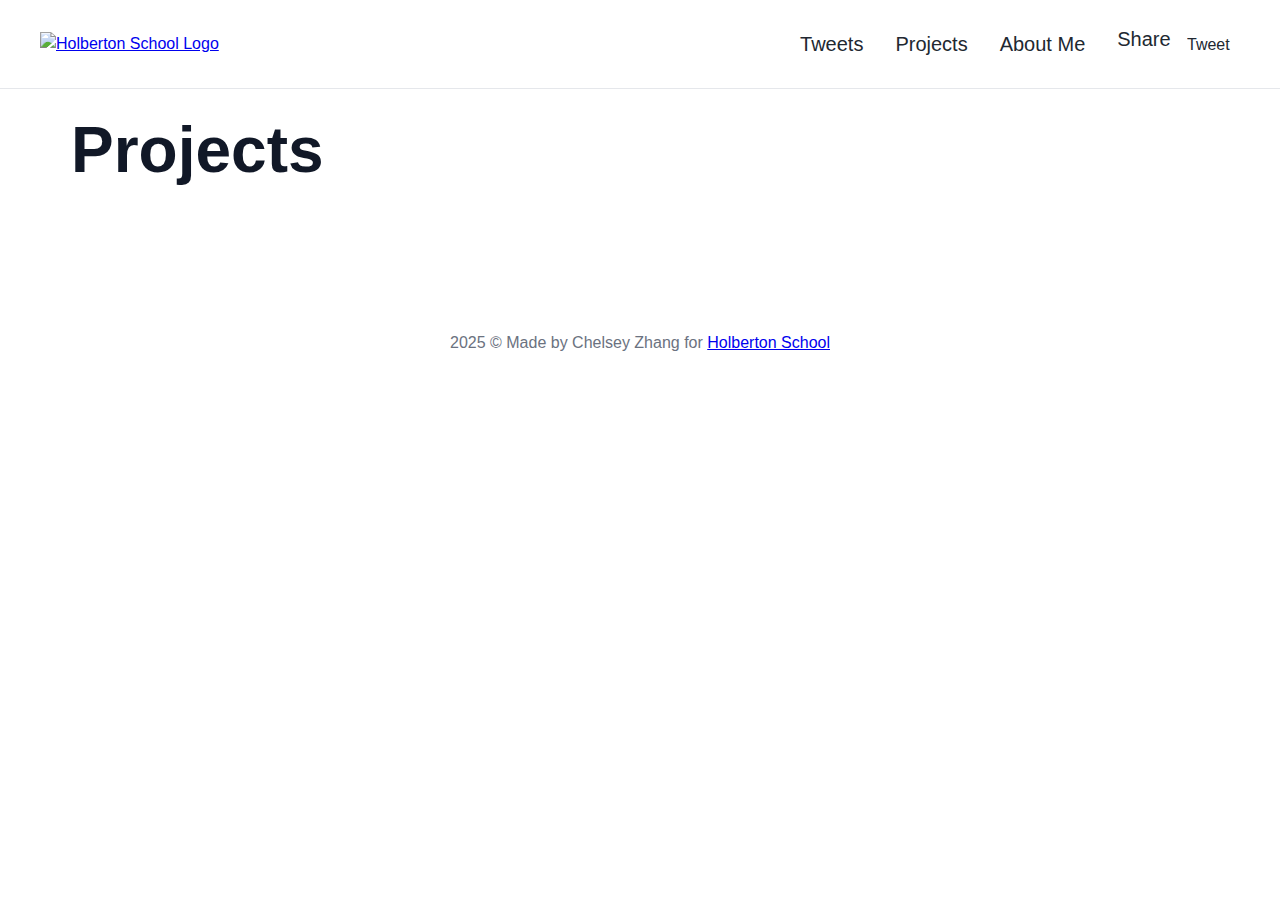
==== html/about.html @ 45addc4c "add projects page" ====
<!DOCTYPE html>
<html>

<head>
  <title>
    About Me
  </title>
  <meta charset="UTF-8">
  <meta name="viewport" content="width=device-width, initial-scale=1.0">
  <link href="https://apply.holbertonschool.com/level2/school.css" rel="stylesheet">
  <link href="styles.css" rel="stylesheet">
  <script src="behavior.js"></script>
</head>

<body class="works_on_smartphone">
  <div id="fb-root"></div>
  <script async defer crossorigin="anonymous"
    src="https://connect.facebook.net/en_US/sdk.js#xfbml=1&version=v22.0"></script>
  <header class="navbar">
    <div class="navbar-container">
      <div>
        <a href="https://apply.holbertonschool.com" target="_blank">
          <img src="https://apply.holbertonschool.com/holberton-logo.png" alt="Holberton School Logo" width="200">
        </a>
      </div>
      <nav>
        <ul>
          <li><a href="tweets.html">Tweets</a></li>
          <li><a href="projects.html">Projects</a></li>
          <li><a href="about.html">About Me</a></li>
        </ul>
        <div class="right">
          <div class="fb-share-button" data-href=window.location.href data-layout="" data-size=""><a target="_blank"
              href="https://www.facebook.com/sharer/sharer.php?u=http%3A%2F%2F35.181.63.107%2Findex.html&amp;src=sdkpreparse"
              class="fb-xfbml-parse-ignore">Share</a></div>
          <a href="https://twitter.com/share?ref_src=twsrc%5Etfw" class="twitter-share-button"
            data-show-count="false">Tweet</a>
          <script async src="https://platform.twitter.com/widgets.js" charset="utf-8"></script>
        </div>
      </nav>
    </div>
  </header>
  <main>
    <article>
      <h1>Projects</h1>
    </article>
    <aside>
      <div id="disqus_thread"></div>
      <script>
        var disqus_config = function () {
          this.page.url = window.location.href;
          this.page.identifier = window.location.pathname;
        };

        (function () {
          var d = document, s = d.createElement('script');
          s.src = 'https://chelseyzhang.disqus.com/embed.js';
          s.setAttribute('data-timestamp', +new Date());
          (d.head || d.body).appendChild(s);
        })();
      </script>
      <noscript>Please enable JavaScript to view the <a href="https://disqus.com/?ref_noscript">comments powered by
          Disqus.</a></noscript>
    </aside>
  </main>
  <footer class="footer">
    <div class="copyright">
      2025 © Made by Chelsey Zhang for
      <a href="https://apply.holbertonschool.com" target="_blank">Holberton School</a>
    </div>
    <div class="top" title="Top">
      <ion-icon name="chevron-up"></ion-icon>
    </div>
  </footer>
</body>

</html>
---- html/styles.css ----
body {
  flex-direction: column;
  display: flex;
  font-family: 'Inter', -apple-system, BlinkMacSystemFont, sans-serif;
  color: #374151;
  line-height: 1.5;
  margin: 0;
}

p {
  font-size: 16px;
  font-weight: 400;
  margin: 0 0 16px 0;
  color: #4b5563;
  line-height: 1.6;
}

.navbar {
  display: flex;
  padding: 24px 32px;
  background-color: #ffffff;
  position: sticky;
  top: 0;
  width: 100%;
  box-sizing: border-box;
  border-bottom: 1px solid #e5e7eb;
}

.navbar-container {
  max-width: 1200px;
  margin: 0 auto;
  width: 100%;
  display: flex;
  align-items: center;
  justify-content: space-between;
}

nav {
  display: flex;
  align-items: center;
  gap: 32px;
}

nav ul {
  list-style: none;
  padding: 0;
  margin: 0;
  display: flex;
  gap: 32px;
  align-items: center;
}

nav a {
  text-decoration: none;
  color: #212831;
  font-weight: 200;
  font-size: 20px;
  display: flex;
  align-items: center;
}

nav a:hover {
  color: #6366f1;
}

body {
  flex-direction: column;
  display: flex;
}

main {
  margin: 16px auto;
  padding: 0 16px;
  display: flex;
  flex-direction: row;
  flex: auto;
  max-width: 1200px;
  gap: 16px;
  width: 100%;
  box-sizing: border-box;
}

article {
  flex: 2;
  padding: 10px 15px;
  overflow-y: auto;
  width: 100%;
  box-sizing: border-box;
}

aside {
  flex: 1;
  padding: 10px 15px;
  overflow-y: auto;
  width: 100%;
  box-sizing: border-box;
}

#smart_thumbnail {
  width: 300px;
  height: 300px;
  object-fit: cover;
  border-radius: 50%;
  box-shadow: 0 4px 6px -1px rgba(0, 0, 0, 0.1);
}

#smart_thumbnail.small {
  width: 80px;
  height: 80px;
  cursor: pointer;
}

.hero-section {
  display: flex;
  align-items: center;
  gap: 32px;
  margin-bottom: 32px;
}

.footer {
  margin-top: 64px;
  padding: 32px;
  text-align: center;
  color: #6b7280;
}

.back-button {
  display: inline-flex;
  align-items: center;
  padding: 12px 24px;
  color: #374151;
  text-decoration: none;
}

.back-button:hover {
  color: #6366f1;
  transform: translateY(-1px);
}

.back-button::before {
  content: '←';
  margin-right: 8px;
  font-size: 20px;
}

.right {
  display: flex;
  align-items: center;
  gap: 16px;
}

.twitter-share-button {
  transform: scale(0.8);
  transform-origin: left center;
}

.fb-share-button {
  padding-bottom: 10px;
}

body {
  flex-direction: column;
  display: flex;
  font-family: 'Inter', -apple-system, BlinkMacSystemFont, sans-serif;
  color: #374151;
  line-height: 1.5;
  margin: 0;
}

h1 {
  font-size: 64px;
  font-weight: 800;
  margin: 0 0 24px 0;
  color: #111827;
  line-height: 1.1;
}

p {
  font-size: 20px;
  font-weight: 400;
  margin: 0 0 16px 0;
  color: #4b5563;
  line-height: 1.6;
}
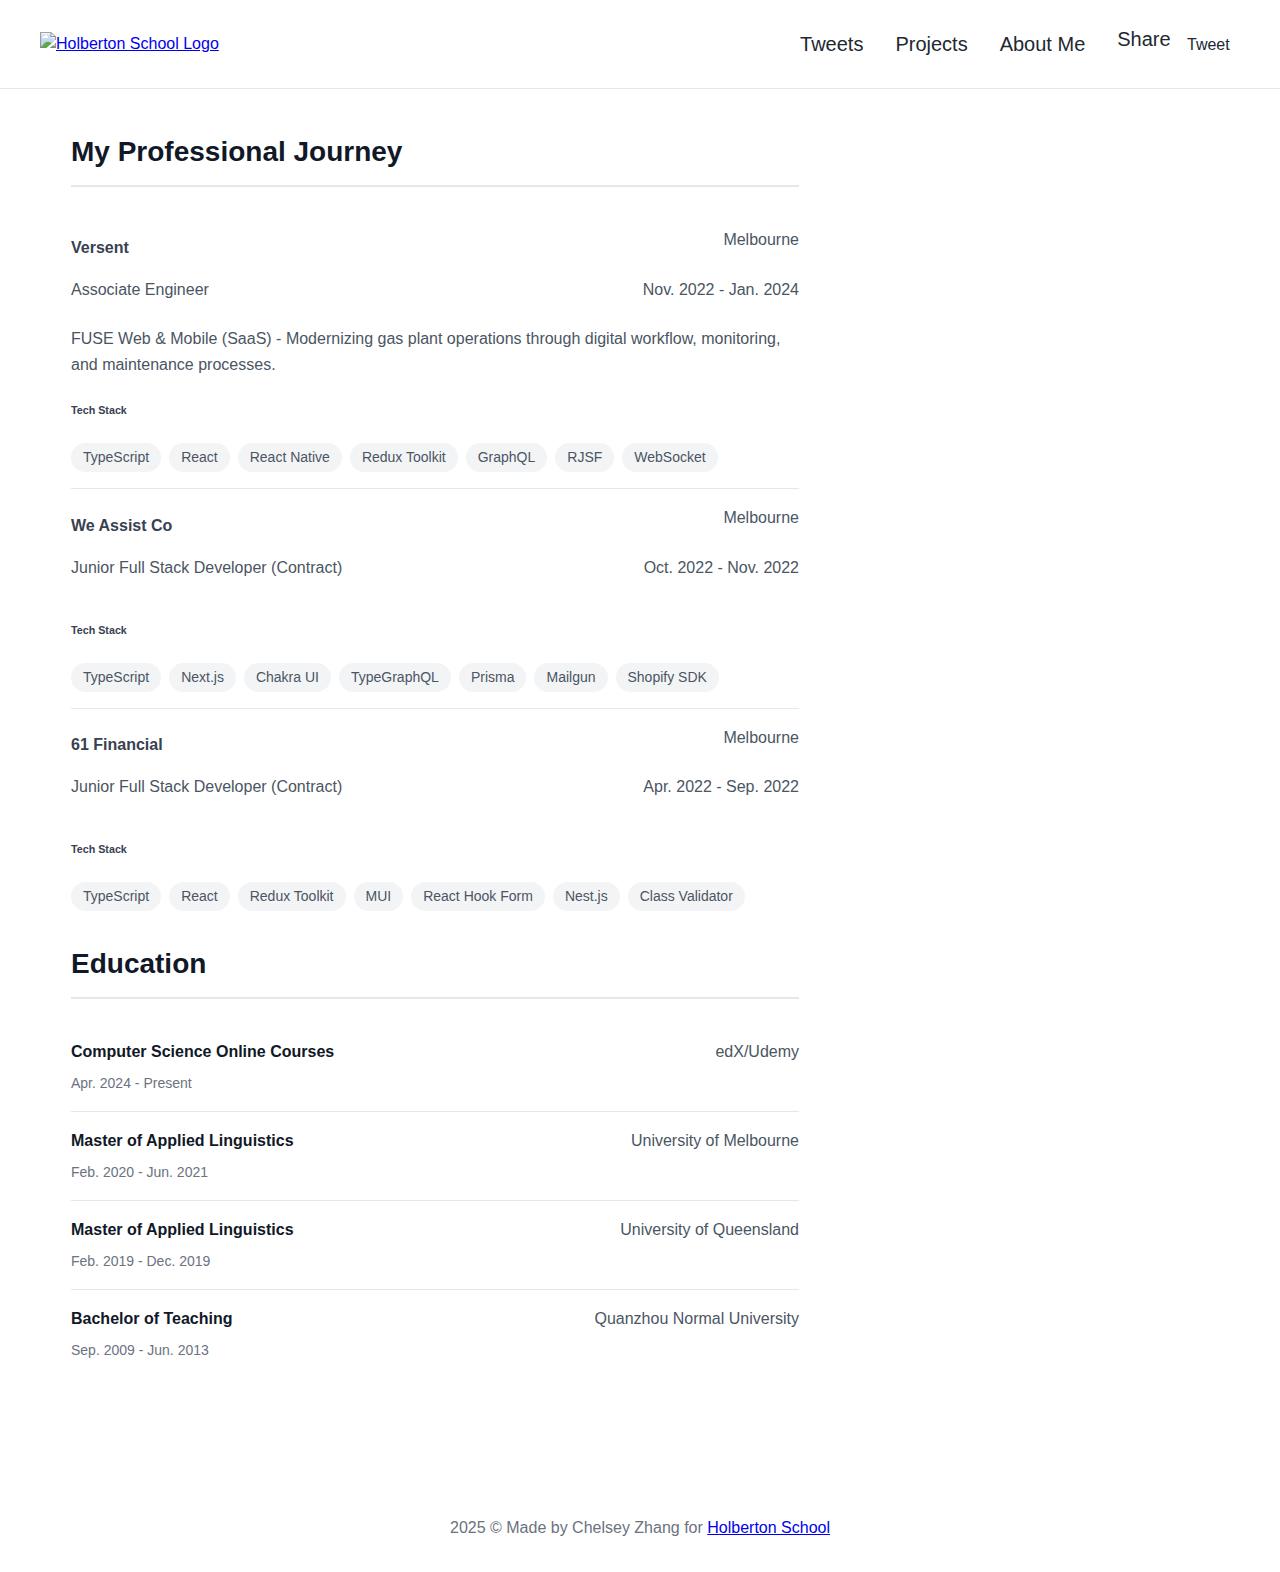
==== commit a7181f71: "add about page" ====
--- a/html/about.html
+++ b/html/about.html
@@ -9,6 +9,7 @@
   <meta name="viewport" content="width=device-width, initial-scale=1.0">
   <link href="https://apply.holbertonschool.com/level2/school.css" rel="stylesheet">
   <link href="styles.css" rel="stylesheet">
+  <link href="about.css" rel="stylesheet">
   <script src="behavior.js"></script>
 </head>
 
@@ -42,7 +43,111 @@
   </header>
   <main>
     <article>
-      <h1>Projects</h1>
+      <section class="content-section">
+        <h2 class="section-title">My Professional Journey</h2>
+
+        <ul class="experience-list">
+          <li class="experience-item">
+            <h4>Versent <p>Melbourne</p>
+            </h4>
+            <div class="role-container">
+              <p>Associate Engineer</p>
+              <p>Nov. 2022 - Jan. 2024</p>
+            </div>
+
+            <p>FUSE Web & Mobile (SaaS) - Modernizing gas plant operations through digital workflow,
+              monitoring, and maintenance processes.</p>
+            <div>
+              <h6>Tech Stack</h6>
+              <ul class="tags">
+                <li>TypeScript</li>
+                <li>React</li>
+                <li>React Native</li>
+                <li>Redux Toolkit</li>
+                <li>GraphQL</li>
+                <li>RJSF</li>
+                <li>WebSocket</li>
+              </ul>
+            </div>
+          </li>
+
+          <li class="experience-item">
+            <h4>We Assist Co <p>Melbourne</p>
+            </h4>
+            <div class="role-container">
+              <p class="role">Junior Full Stack Developer (Contract)</p>
+              <p class="duration">Oct. 2022 - Nov. 2022</p>
+            </div>
+            <div class="tech-stack">
+              <h6>Tech Stack</h6>
+              <ul class="tags">
+                <li>TypeScript</li>
+                <li>Next.js</li>
+                <li>Chakra UI</li>
+                <li>TypeGraphQL</li>
+                <li>Prisma</li>
+                <li>Mailgun</li>
+                <li>Shopify SDK</li>
+              </ul>
+            </div>
+          </li>
+
+          <li class="experience-item">
+            <h4>61 Financial <p>Melbourne</p>
+            </h4>
+            <div class="role-container">
+              <p>Junior Full Stack Developer (Contract)</p>
+              <p>Apr. 2022 - Sep. 2022</p>
+            </div>
+            <div class="tech-stack">
+              <h6>Tech Stack</h6>
+              <ul class="tags">
+                <li>TypeScript</li>
+                <li>React</li>
+                <li>Redux Toolkit</li>
+                <li>MUI</li>
+                <li>React Hook Form</li>
+                <li>Nest.js</li>
+                <li>Class Validator</li>
+              </ul>
+            </div>
+          </li>
+        </ul>
+
+        <section class="content-section">
+          <h2 class="section-title">Education</h2>
+          <ul class="education-list">
+            <li class="education-item">
+              <div class="education-header">
+                <h6>Computer Science Online Courses</h6>
+                <p>edX/Udemy</p>
+              </div>
+              <p class="duration">Apr. 2024 - Present</p>
+            </li>
+            <li class="education-item">
+              <div class="education-header">
+                <h6>Master of Applied Linguistics</h6>
+                <p>University of Melbourne</p>
+              </div>
+              <p class="duration">Feb. 2020 - Jun. 2021</p>
+            </li>
+            <li class="education-item">
+              <div class="education-header">
+                <h6>Master of Applied Linguistics</h6>
+                <p>University of Queensland</p>
+              </div>
+              <p class="duration">Feb. 2019 - Dec. 2019</p>
+            </li>
+            <li class="education-item">
+              <div class="education-header">
+                <h6>Bachelor of Teaching</h6>
+                <p>Quanzhou Normal University</p>
+              </div>
+              <p class="duration">Sep. 2009 - Jun. 2013</p>
+            </li>
+          </ul>
+        </section>
+      </section>
     </article>
     <aside>
       <div id="disqus_thread"></div>
--- a/html/styles.css
+++ b/html/styles.css
@@ -117,6 +117,10 @@
   margin-bottom: 32px;
 }
 
+.twitter-tweet {
+  margin-left: 60px;
+}
+
 .footer {
   margin-top: 64px;
   padding: 32px;
@@ -157,28 +161,3 @@
 .fb-share-button {
   padding-bottom: 10px;
 }
-
-body {
-  flex-direction: column;
-  display: flex;
-  font-family: 'Inter', -apple-system, BlinkMacSystemFont, sans-serif;
-  color: #374151;
-  line-height: 1.5;
-  margin: 0;
-}
-
-h1 {
-  font-size: 64px;
-  font-weight: 800;
-  margin: 0 0 24px 0;
-  color: #111827;
-  line-height: 1.1;
-}
-
-p {
-  font-size: 20px;
-  font-weight: 400;
-  margin: 0 0 16px 0;
-  color: #4b5563;
-  line-height: 1.6;
-}
--- a/html/about.css
+++ b/html/about.css
@@ -0,0 +1,101 @@
+.content-section {
+  max-width: 1200px;
+  margin: 16px auto;
+}
+
+.section-title {
+  font-size: 28px;
+  font-weight: 700;
+  color: #111827;
+  margin: 0 0 24px 0;
+  border-bottom: 2px solid #e5e7eb;
+  padding-bottom: 12px;
+}
+
+.experience-list,
+.education-list {
+  list-style: none;
+  padding: 0;
+  margin: 0;
+}
+
+.experience-item,
+.education-item {
+  padding: 16px 0;
+  border-bottom: 1px solid #e5e7eb;
+}
+
+.experience-item:last-child,
+.education-item:last-child {
+  border-bottom: none;
+}
+
+h4 {
+  margin: 0 0 8px 0;
+  display: flex;
+  justify-content: space-between;
+  align-items: center;
+}
+
+.role-container {
+  display: flex;
+  justify-content: space-between;
+  align-items: center;
+  margin: 0 0 8px 0;
+}
+
+.tags {
+  list-style: none;
+  padding: 0;
+  margin: 0;
+  display: flex;
+  flex-wrap: wrap;
+  gap: 8px;
+}
+
+.tags li {
+  background: #f3f4f6;
+  padding: 4px 12px;
+  border-radius: 9999px;
+  font-size: 14px;
+  color: #4b5563;
+}
+
+.education-list {
+  list-style: none;
+  padding: 0;
+  margin: 0;
+}
+
+.education-item {
+  /* padding: 16px 0; */
+  border-bottom: 1px solid #e5e7eb;
+}
+
+.education-item:last-child {
+  border-bottom: none;
+}
+
+.education-header {
+  display: flex;
+  justify-content: space-between;
+  align-items: center;
+  margin-bottom: 8px;
+}
+
+.education-header h6 {
+  margin: 0;
+  font-size: 16px;
+  color: #111827;
+}
+
+.education-header p {
+  margin: 0;
+  color: #4b5563;
+}
+
+.education-item .duration {
+  color: #6b7280;
+  font-size: 14px;
+  margin: 0;
+}
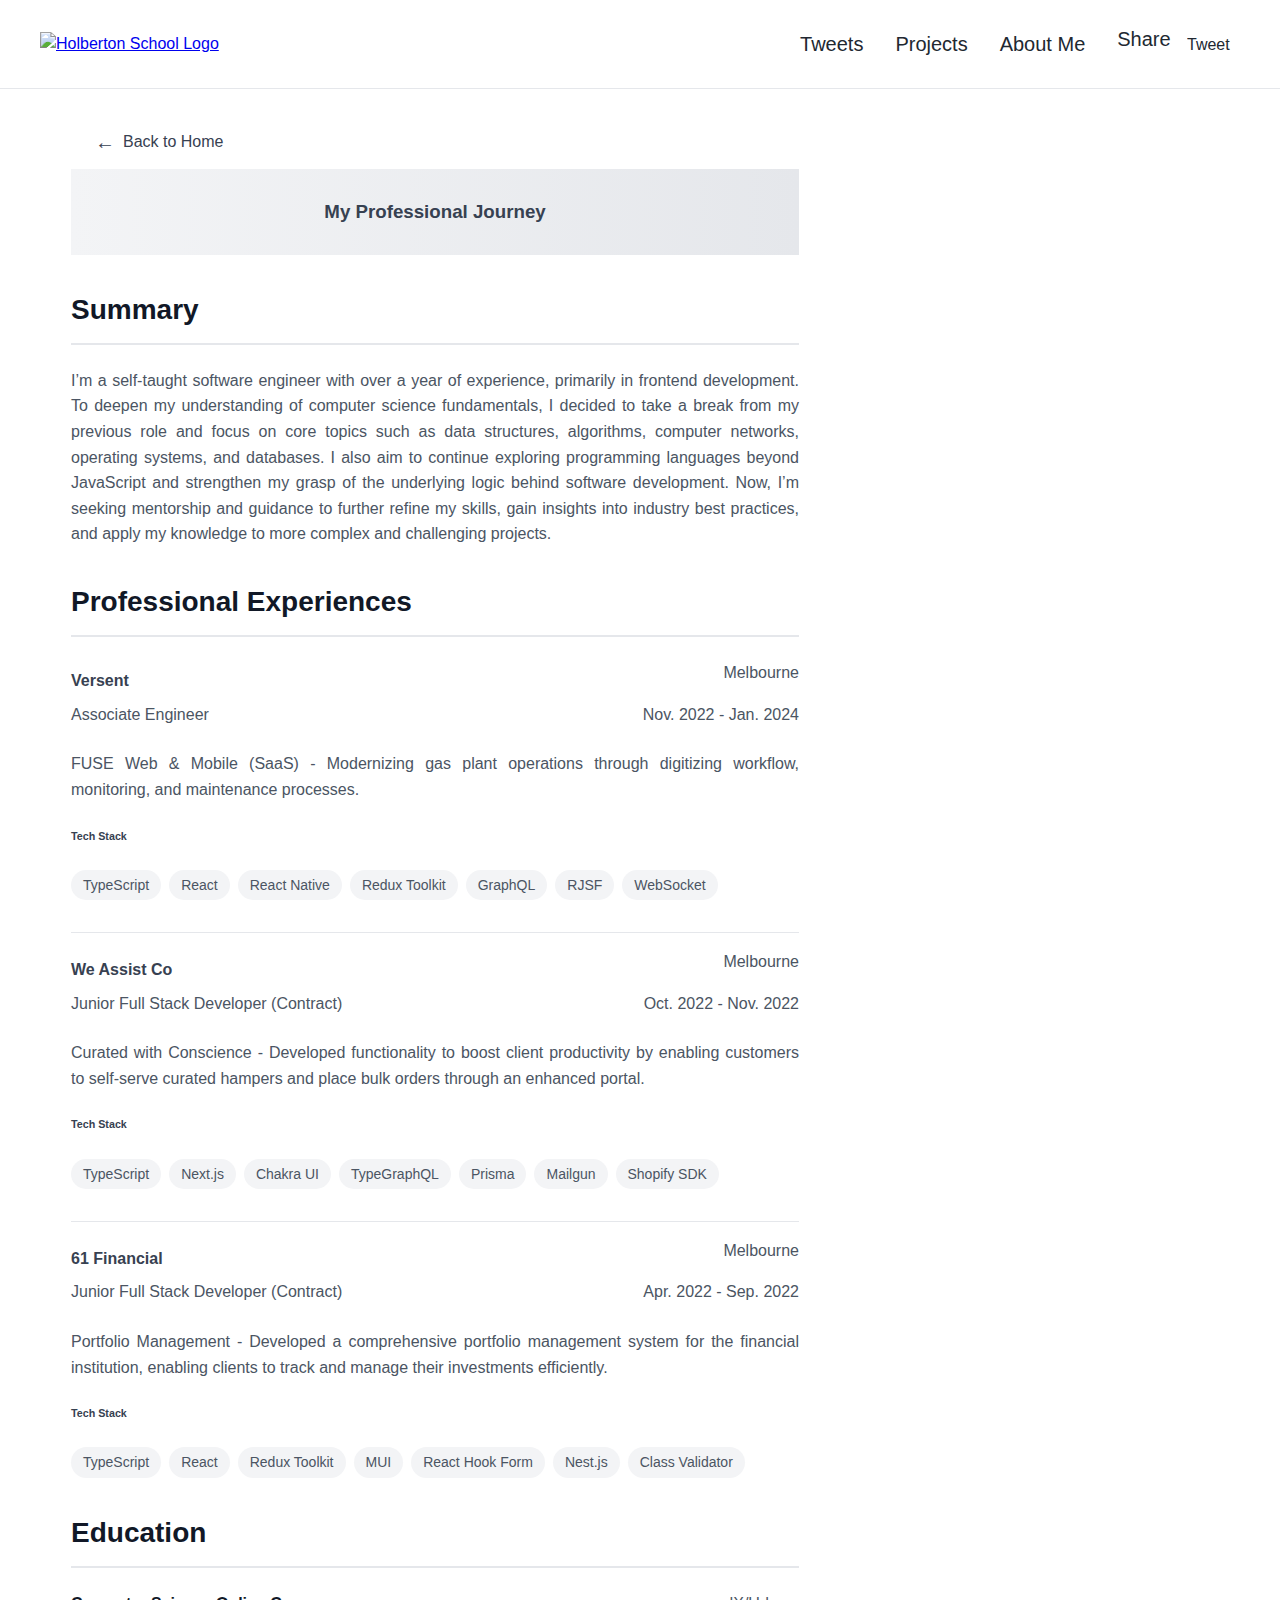
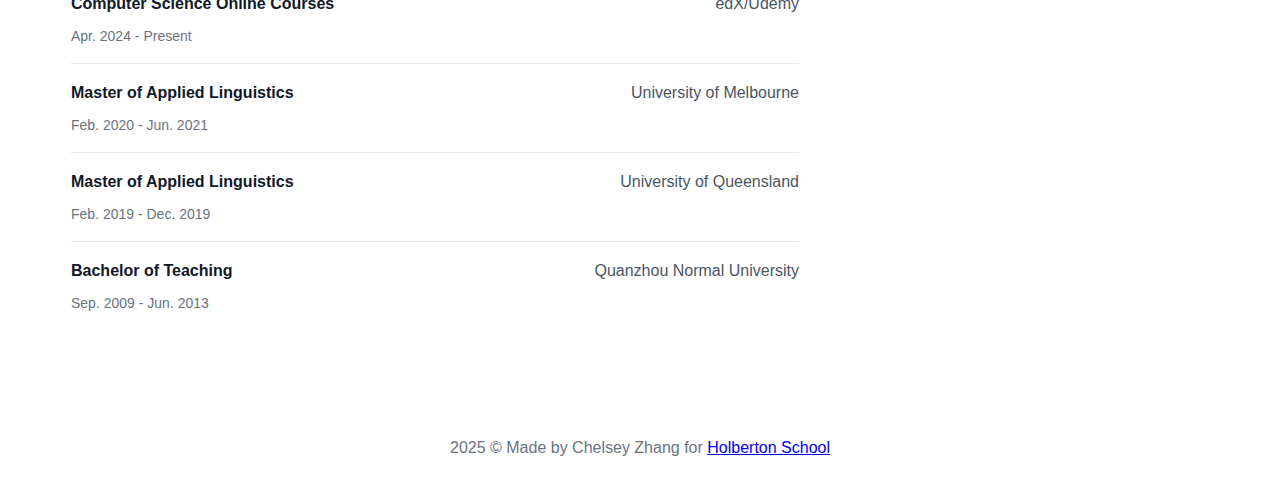
==== commit 9b51aa74: "improve contents quality" ====
--- a/html/about.html
+++ b/html/about.html
@@ -43,8 +43,26 @@
   </header>
   <main>
     <article>
+      <section>
+        <a href="index.html" class="back-button">Back to Home</a>
+      </section>
+      <section class="hero">
+        <h3>My Professional Journey</h3>
+      </section>
       <section class="content-section">
-        <h2 class="section-title">My Professional Journey</h2>
+        <h2 class="section-title">Summary</h2>
+        <p>
+          I’m a self-taught software engineer with over a year of experience, primarily in frontend development. To
+          deepen my understanding of computer science fundamentals, I decided to take a break from my previous role and
+          focus on core topics such as data structures, algorithms, computer networks, operating systems, and databases.
+          I also aim to continue exploring programming languages beyond JavaScript and strengthen my grasp of the
+          underlying logic behind software development. Now, I’m seeking mentorship and guidance to further refine my
+          skills, gain insights into industry best practices, and apply my knowledge to more complex and challenging
+          projects.
+        </p>
+      </section>
+      <section class="content-section">
+        <h2 class="section-title">Professional Experiences</h2>
 
         <ul class="experience-list">
           <li class="experience-item">
@@ -54,8 +72,7 @@
               <p>Associate Engineer</p>
               <p>Nov. 2022 - Jan. 2024</p>
             </div>
-
-            <p>FUSE Web & Mobile (SaaS) - Modernizing gas plant operations through digital workflow,
+            <p>FUSE Web & Mobile (SaaS) - Modernizing gas plant operations through digitizing workflow,
               monitoring, and maintenance processes.</p>
             <div>
               <h6>Tech Stack</h6>
@@ -78,6 +95,10 @@
               <p class="role">Junior Full Stack Developer (Contract)</p>
               <p class="duration">Oct. 2022 - Nov. 2022</p>
             </div>
+            <p>
+              Curated with Conscience - Developed functionality to boost client productivity by enabling
+              customers to self-serve curated hampers and place bulk orders through an enhanced portal.
+            </p>
             <div class="tech-stack">
               <h6>Tech Stack</h6>
               <ul class="tags">
@@ -99,6 +120,10 @@
               <p>Junior Full Stack Developer (Contract)</p>
               <p>Apr. 2022 - Sep. 2022</p>
             </div>
+            <p>
+              Portfolio Management - Developed a comprehensive portfolio management system for the financial
+              institution, enabling clients to track and manage their investments efficiently.
+            </p>
             <div class="tech-stack">
               <h6>Tech Stack</h6>
               <ul class="tags">
--- a/html/styles.css
+++ b/html/styles.css
@@ -63,11 +63,6 @@
   color: #6366f1;
 }
 
-body {
-  flex-direction: column;
-  display: flex;
-}
-
 main {
   margin: 16px auto;
   padding: 0 16px;
@@ -86,6 +81,15 @@
   overflow-y: auto;
   width: 100%;
   box-sizing: border-box;
+}
+
+.content-section {
+  max-width: 1200px;
+  margin: 16px auto;
+  text-align: justify;
+  max-width: 800px;
+  margin: 0 auto;
+  line-height: 1.6;
 }
 
 aside {
--- a/html/about.css
+++ b/html/about.css
@@ -1,15 +1,29 @@
+.hero {
+  text-align: center;
+  padding: 10px 20px;
+  background: linear-gradient(to right, #f3f4f6, #e5e7eb);
+  margin-bottom: 15px;
+}
+
 .content-section {
   max-width: 1200px;
   margin: 16px auto;
+  text-align: justify;
+  max-width: 800px;
+  margin: 0 auto;
+  line-height: 1.6;
 }
 
 .section-title {
   font-size: 28px;
   font-weight: 700;
   color: #111827;
-  margin: 0 0 24px 0;
   border-bottom: 2px solid #e5e7eb;
-  padding-bottom: 12px;
+  padding: 10px 0;
+}
+
+.section-title h2 {
+  margin: 15px 0;
 }
 
 .experience-list,
@@ -21,17 +35,20 @@
 
 .experience-item,
 .education-item {
-  padding: 16px 0;
+  margin-bottom: 16px;
+  padding-bottom: 16px;
   border-bottom: 1px solid #e5e7eb;
 }
 
 .experience-item:last-child,
 .education-item:last-child {
   border-bottom: none;
+  margin-bottom: 0;
+  padding-bottom: 0;
 }
 
 h4 {
-  margin: 0 0 8px 0;
+  margin: 0 0 0px 0;
   display: flex;
   justify-content: space-between;
   align-items: center;
@@ -47,7 +64,7 @@
 .tags {
   list-style: none;
   padding: 0;
-  margin: 0;
+  margin: 16px 0;
   display: flex;
   flex-wrap: wrap;
   gap: 8px;
@@ -59,21 +76,6 @@
   border-radius: 9999px;
   font-size: 14px;
   color: #4b5563;
-}
-
-.education-list {
-  list-style: none;
-  padding: 0;
-  margin: 0;
-}
-
-.education-item {
-  /* padding: 16px 0; */
-  border-bottom: 1px solid #e5e7eb;
-}
-
-.education-item:last-child {
-  border-bottom: none;
 }
 
 .education-header {
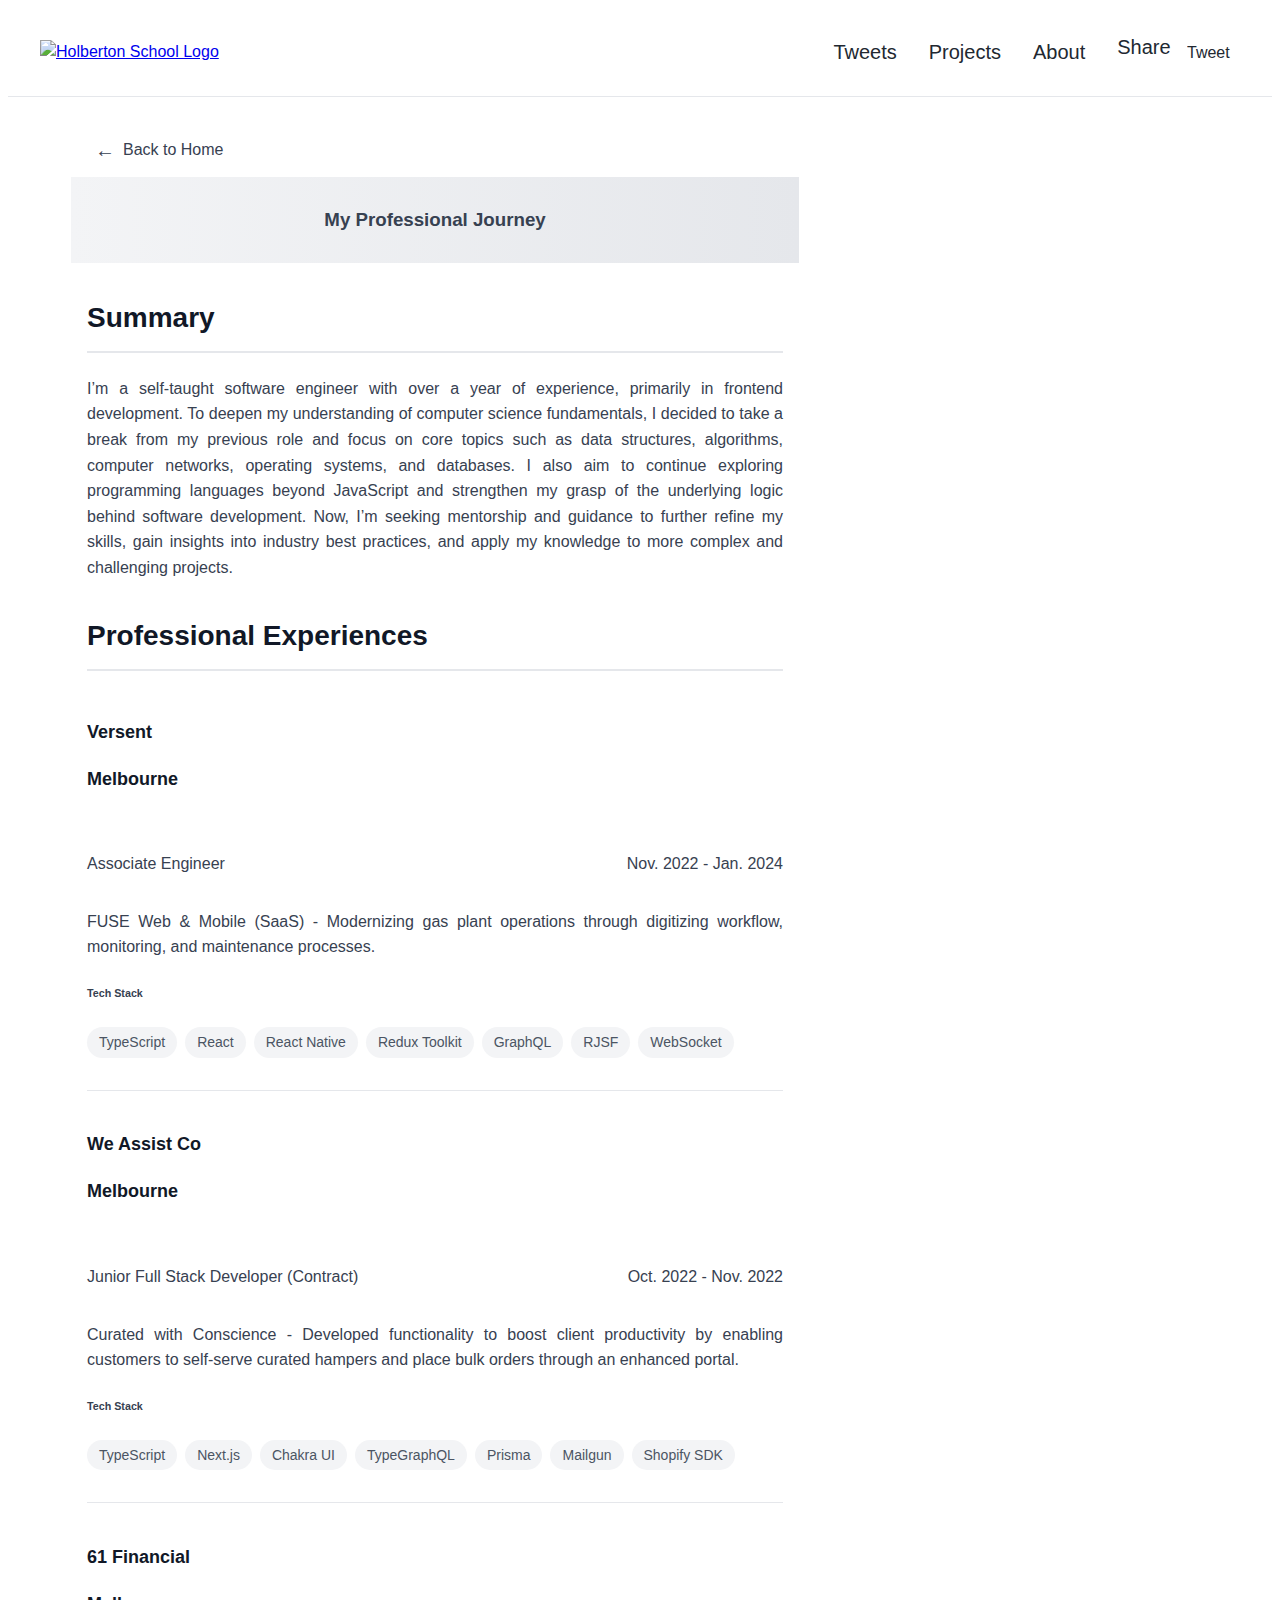
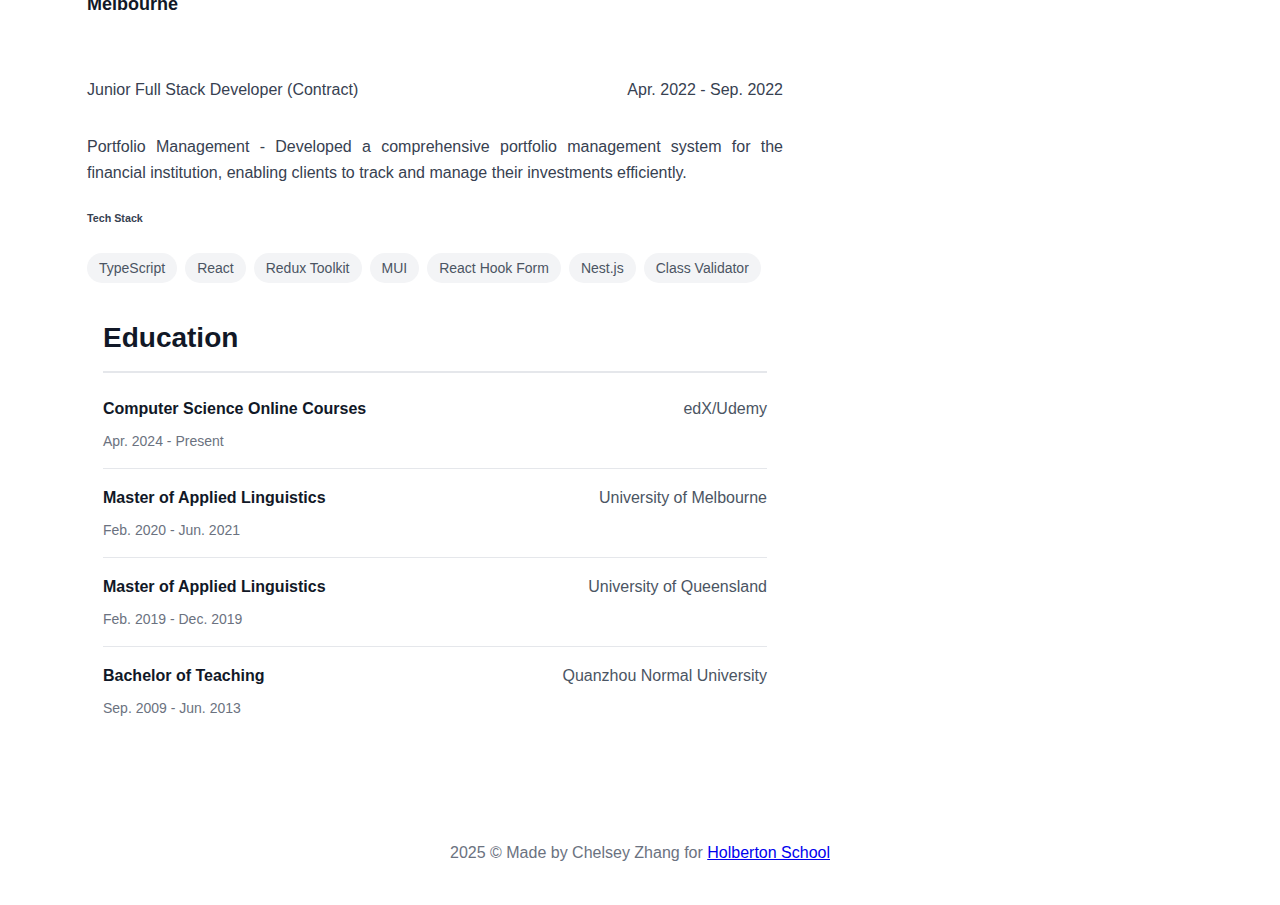
==== commit 449cd0bd: "add responsive design" ====
--- a/html/about.html
+++ b/html/about.html
@@ -28,7 +28,7 @@
         <ul>
           <li><a href="tweets.html">Tweets</a></li>
           <li><a href="projects.html">Projects</a></li>
-          <li><a href="about.html">About Me</a></li>
+          <li><a href="about.html">About</a></li>
         </ul>
         <div class="right">
           <div class="fb-share-button" data-href=window.location.href data-layout="" data-size=""><a target="_blank"
@@ -66,9 +66,11 @@
 
         <ul class="experience-list">
           <li class="experience-item">
-            <h4>Versent <p>Melbourne</p>
-            </h4>
-            <div class="role-container">
+            <div class="container">
+              <h4>Versent</p>
+                <p>Melbourne</p>
+            </div>
+            <div class="container">
               <p>Associate Engineer</p>
               <p>Nov. 2022 - Jan. 2024</p>
             </div>
@@ -89,9 +91,11 @@
           </li>
 
           <li class="experience-item">
-            <h4>We Assist Co <p>Melbourne</p>
-            </h4>
-            <div class="role-container">
+            <div class="container">
+              <h4>We Assist Co </p>
+                <p>Melbourne</p>
+            </div>
+            <div class="container">
               <p class="role">Junior Full Stack Developer (Contract)</p>
               <p class="duration">Oct. 2022 - Nov. 2022</p>
             </div>
@@ -114,9 +118,11 @@
           </li>
 
           <li class="experience-item">
-            <h4>61 Financial <p>Melbourne</p>
-            </h4>
-            <div class="role-container">
+            <div class="container">
+              <h4>61 Financial</p>
+                <p>Melbourne</p>
+            </div>
+            <div class="container">
               <p>Junior Full Stack Developer (Contract)</p>
               <p>Apr. 2022 - Sep. 2022</p>
             </div>
@@ -145,7 +151,7 @@
             <li class="education-item">
               <div class="education-header">
                 <h6>Computer Science Online Courses</h6>
-                <p>edX/Udemy</p>
+                <p>edX/Udemy</还>
               </div>
               <p class="duration">Apr. 2024 - Present</p>
             </li>
--- a/html/styles.css
+++ b/html/styles.css
@@ -4,15 +4,6 @@
   font-family: 'Inter', -apple-system, BlinkMacSystemFont, sans-serif;
   color: #374151;
   line-height: 1.5;
-  margin: 0;
-}
-
-p {
-  font-size: 16px;
-  font-weight: 400;
-  margin: 0 0 16px 0;
-  color: #4b5563;
-  line-height: 1.6;
 }
 
 .navbar {
@@ -39,6 +30,7 @@
   display: flex;
   align-items: center;
   gap: 32px;
+  flex-wrap: wrap;
 }
 
 nav ul {
@@ -130,6 +122,8 @@
   padding: 32px;
   text-align: center;
   color: #6b7280;
+  width: 100%;
+  box-sizing: border-box;
 }
 
 .back-button {
@@ -155,6 +149,7 @@
   display: flex;
   align-items: center;
   gap: 16px;
+  flex-wrap: wrap;
 }
 
 .twitter-share-button {
@@ -165,3 +160,62 @@
 .fb-share-button {
   padding-bottom: 10px;
 }
+
+@media screen and (max-width: 768px) {
+  .navbar {
+    padding: 12px;
+    margin-top: 32px;
+  }
+
+  main {
+    flex-direction: column;
+    padding: 0 8px;
+  }
+
+  article,
+  aside {
+    width: 100%;
+    padding: 8px;
+  }
+
+  .twitter-tweet {
+    margin-left: 0;
+    width: 100% !important;
+  }
+
+  .back-button {
+    width: 100%;
+    justify-content: start;
+  }
+
+  .right {
+    width: 100%;
+    justify-content: center;
+    margin: auto;
+  }
+}
+
+@media screen and (max-width: 480px) {
+  .logo {
+    display: none;
+  }
+
+  .navbar {
+    padding: 12px;
+    margin-top: 32px;
+  }
+
+  nav a {
+    font-size: 16px;
+  }
+
+  .hero-section {
+    flex-direction: column;
+    text-align: center;
+  }
+}
+
+.twitter-tweet {
+  max-width: 100% !important;
+  margin: 16px auto !important;
+}
--- a/html/about.css
+++ b/html/about.css
@@ -6,12 +6,11 @@
 }
 
 .content-section {
-  max-width: 1200px;
-  margin: 16px auto;
-  text-align: justify;
   max-width: 800px;
   margin: 0 auto;
+  text-align: justify;
   line-height: 1.6;
+  padding: 0 16px;
 }
 
 .section-title {
@@ -48,17 +47,15 @@
 }
 
 h4 {
-  margin: 0 0 0px 0;
+  font-weight: 600;
+  font-size: 18px;
+  color: #111827;
+}
+
+.container {
   display: flex;
   justify-content: space-between;
   align-items: center;
-}
-
-.role-container {
-  display: flex;
-  justify-content: space-between;
-  align-items: center;
-  margin: 0 0 8px 0;
 }
 
 .tags {
@@ -83,6 +80,8 @@
   justify-content: space-between;
   align-items: center;
   margin-bottom: 8px;
+  flex-wrap: wrap;
+  gap: 8px;
 }
 
 .education-header h6 {
@@ -101,3 +100,58 @@
   font-size: 14px;
   margin: 0;
 }
+
+@media screen and (max-width: 768px) {
+  .content-section {
+    padding: 0 12px;
+  }
+
+  .section-title {
+    font-size: 24px;
+  }
+
+  .container {
+    flex-direction: column;
+    align-items: flex-start;
+  }
+
+  .education-header {
+    flex-direction: column;
+    align-items: flex-start;
+  }
+}
+
+@media screen and (max-width: 480px) {
+  .content-section {
+    padding: 0 8px;
+  }
+
+  .section-title {
+    font-size: 20px;
+  }
+
+  .container h4 {
+    font-size: 16px;
+  }
+
+  .container p {
+    font-size: 14px;
+  }
+
+  .tags li {
+    font-size: 12px;
+    padding: 4px 8px;
+  }
+
+  .education-header h6 .education-header p {
+    font-size: 14px;
+  }
+
+  .education-header p {
+    font-size: 14px;
+  }
+
+  .education-item .duration {
+    font-size: 12px;
+  }
+}
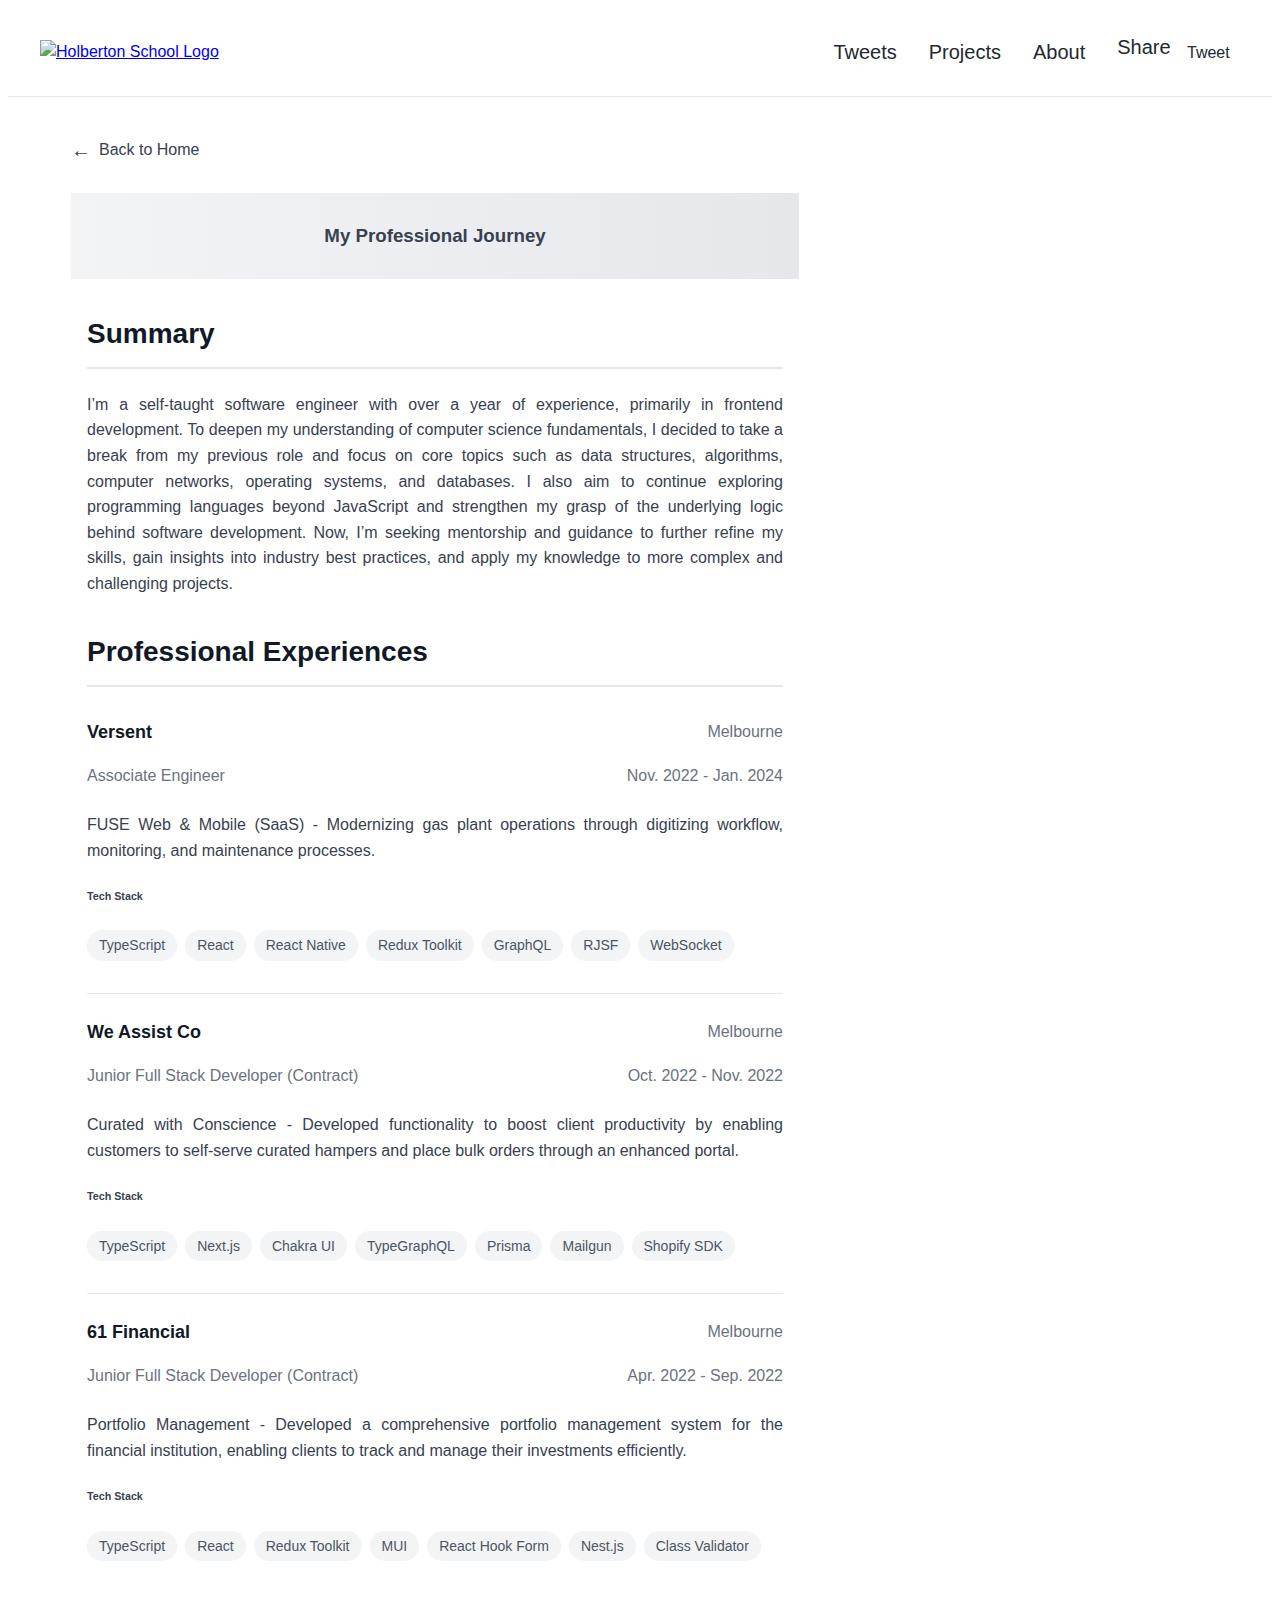
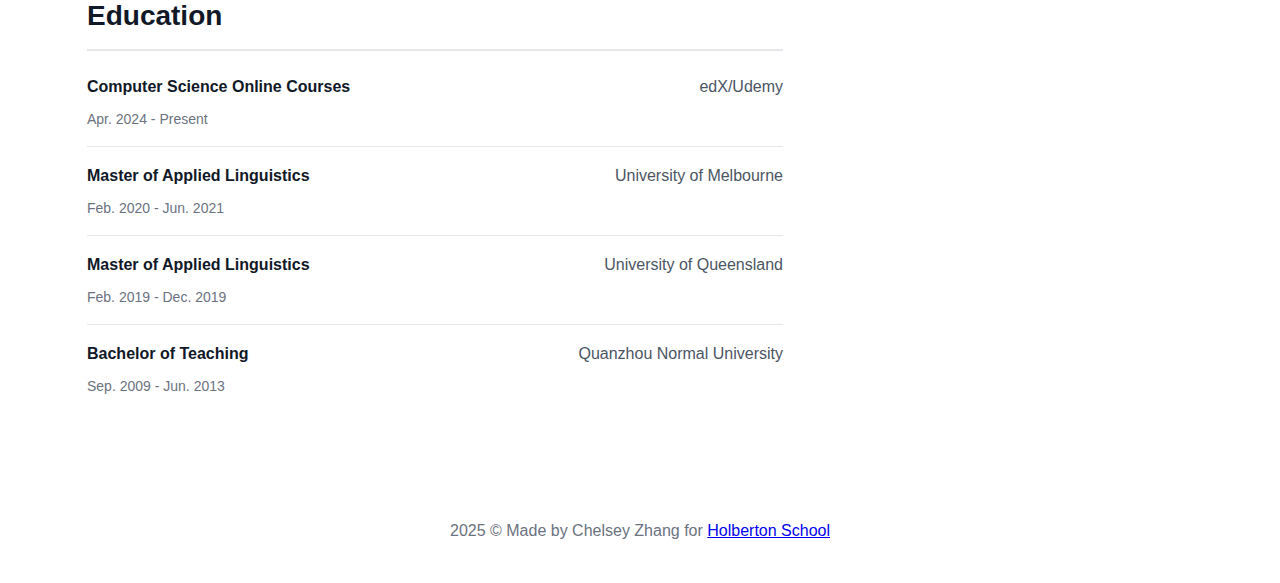
==== commit b4bf1eba: "uplift styling" ====
--- a/html/about.html
+++ b/html/about.html
@@ -67,8 +67,8 @@
         <ul class="experience-list">
           <li class="experience-item">
             <div class="container">
-              <h4>Versent</p>
-                <p>Melbourne</p>
+              <h4>Versent</h4>
+              <p>Melbourne</p>
             </div>
             <div class="container">
               <p>Associate Engineer</p>
@@ -92,12 +92,12 @@
 
           <li class="experience-item">
             <div class="container">
-              <h4>We Assist Co </p>
-                <p>Melbourne</p>
-            </div>
-            <div class="container">
-              <p class="role">Junior Full Stack Developer (Contract)</p>
-              <p class="duration">Oct. 2022 - Nov. 2022</p>
+              <h4>We Assist Co </h4>
+              <p>Melbourne</p>
+            </div>
+            <div class="container">
+              <p>Junior Full Stack Developer (Contract)</p>
+              <p>Oct. 2022 - Nov. 2022</p>
             </div>
             <p>
               Curated with Conscience - Developed functionality to boost client productivity by enabling
@@ -119,8 +119,8 @@
 
           <li class="experience-item">
             <div class="container">
-              <h4>61 Financial</p>
-                <p>Melbourne</p>
+              <h4>61 Financial</h4>
+              <p>Melbourne</p>
             </div>
             <div class="container">
               <p>Junior Full Stack Developer (Contract)</p>
@@ -130,7 +130,7 @@
               Portfolio Management - Developed a comprehensive portfolio management system for the financial
               institution, enabling clients to track and manage their investments efficiently.
             </p>
-            <div class="tech-stack">
+            <div>
               <h6>Tech Stack</h6>
               <ul class="tags">
                 <li>TypeScript</li>
@@ -144,40 +144,39 @@
             </div>
           </li>
         </ul>
-
-        <section class="content-section">
-          <h2 class="section-title">Education</h2>
-          <ul class="education-list">
-            <li class="education-item">
-              <div class="education-header">
-                <h6>Computer Science Online Courses</h6>
-                <p>edX/Udemy</还>
-              </div>
-              <p class="duration">Apr. 2024 - Present</p>
-            </li>
-            <li class="education-item">
-              <div class="education-header">
-                <h6>Master of Applied Linguistics</h6>
-                <p>University of Melbourne</p>
-              </div>
-              <p class="duration">Feb. 2020 - Jun. 2021</p>
-            </li>
-            <li class="education-item">
-              <div class="education-header">
-                <h6>Master of Applied Linguistics</h6>
-                <p>University of Queensland</p>
-              </div>
-              <p class="duration">Feb. 2019 - Dec. 2019</p>
-            </li>
-            <li class="education-item">
-              <div class="education-header">
-                <h6>Bachelor of Teaching</h6>
-                <p>Quanzhou Normal University</p>
-              </div>
-              <p class="duration">Sep. 2009 - Jun. 2013</p>
-            </li>
-          </ul>
-        </section>
+      </section>
+      <section class="content-section">
+        <h2 class="section-title">Education</h2>
+        <ul class="education-list">
+          <li class="education-item">
+            <div class="education-header">
+              <h6>Computer Science Online Courses</h6>
+              <p>edX/Udemy</p>
+            </div>
+            <p class="duration">Apr. 2024 - Present</p>
+          </li>
+          <li class="education-item">
+            <div class="education-header">
+              <h6>Master of Applied Linguistics</h6>
+              <p>University of Melbourne</p>
+            </div>
+            <p class="duration">Feb. 2020 - Jun. 2021</p>
+          </li>
+          <li class="education-item">
+            <div class="education-header">
+              <h6>Master of Applied Linguistics</h6>
+              <p>University of Queensland</p>
+            </div>
+            <p class="duration">Feb. 2019 - Dec. 2019</p>
+          </li>
+          <li class="education-item">
+            <div class="education-header">
+              <h6>Bachelor of Teaching</h6>
+              <p>Quanzhou Normal University</p>
+            </div>
+            <p class="duration">Sep. 2009 - Jun. 2013</p>
+          </li>
+        </ul>
       </section>
     </article>
     <aside>
--- a/html/styles.css
+++ b/html/styles.css
@@ -1,7 +1,7 @@
 body {
   flex-direction: column;
   display: flex;
-  font-family: 'Inter', -apple-system, BlinkMacSystemFont, sans-serif;
+  font-family: 'Inter', sans-serif;
   color: #374151;
   line-height: 1.5;
 }
@@ -115,6 +115,8 @@
 
 .twitter-tweet {
   margin-left: 60px;
+  max-width: 100% !important;
+  margin: var(--spacing-md) auto !important;
 }
 
 .footer {
@@ -129,7 +131,7 @@
 .back-button {
   display: inline-flex;
   align-items: center;
-  padding: 12px 24px;
+  padding: 12px 0;
   color: #374151;
   text-decoration: none;
 }
@@ -161,9 +163,20 @@
   padding-bottom: 10px;
 }
 
+@media screen and (max-width: 836px) {
+  .logo {
+    display: none;
+  }
+
+  .navbar {
+    padding: 12px;
+    margin-top: 16px;
+  }
+}
+
 @media screen and (max-width: 768px) {
   .navbar {
-    padding: 12px;
+    padding: 16px;
     margin-top: 32px;
   }
 
@@ -216,6 +229,7 @@
 }
 
 .twitter-tweet {
+  margin-left: 60px;
   max-width: 100% !important;
   margin: 16px auto !important;
 }
--- a/html/about.css
+++ b/html/about.css
@@ -2,7 +2,7 @@
   text-align: center;
   padding: 10px 20px;
   background: linear-gradient(to right, #f3f4f6, #e5e7eb);
-  margin-bottom: 15px;
+  margin: 16px 0;
 }
 
 .content-section {
@@ -50,12 +50,18 @@
   font-weight: 600;
   font-size: 18px;
   color: #111827;
+  margin: 8px 0;
 }
 
 .container {
   display: flex;
   justify-content: space-between;
   align-items: center;
+}
+
+.container p {
+  margin: 8px 0;
+  color: #6b7280;
 }
 
 .tags {
@@ -115,6 +121,10 @@
     align-items: flex-start;
   }
 
+  .container p {
+    font-size: 14px;
+  }
+
   .education-header {
     flex-direction: column;
     align-items: flex-start;
@@ -134,16 +144,12 @@
     font-size: 16px;
   }
 
-  .container p {
-    font-size: 14px;
-  }
-
   .tags li {
     font-size: 12px;
     padding: 4px 8px;
   }
 
-  .education-header h6 .education-header p {
+  .education-header h6 .education-header p .container p {
     font-size: 14px;
   }
 
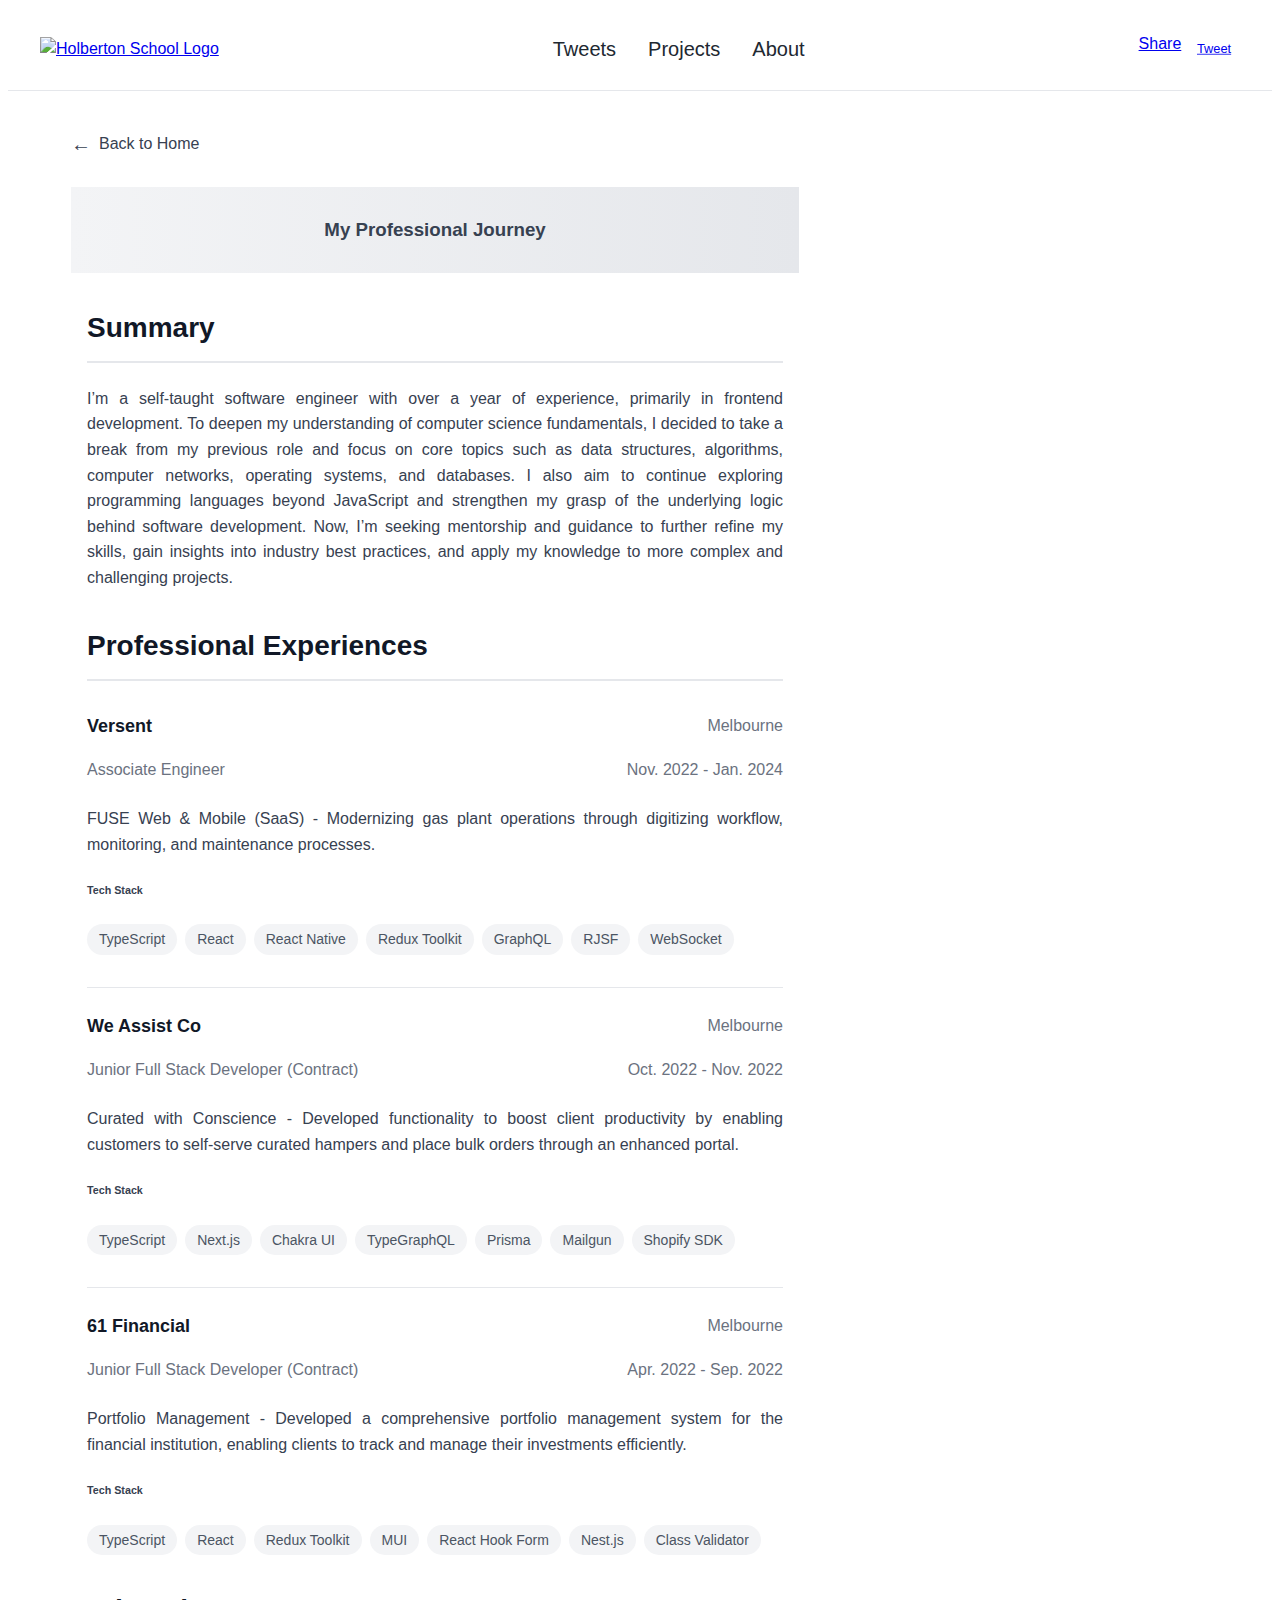
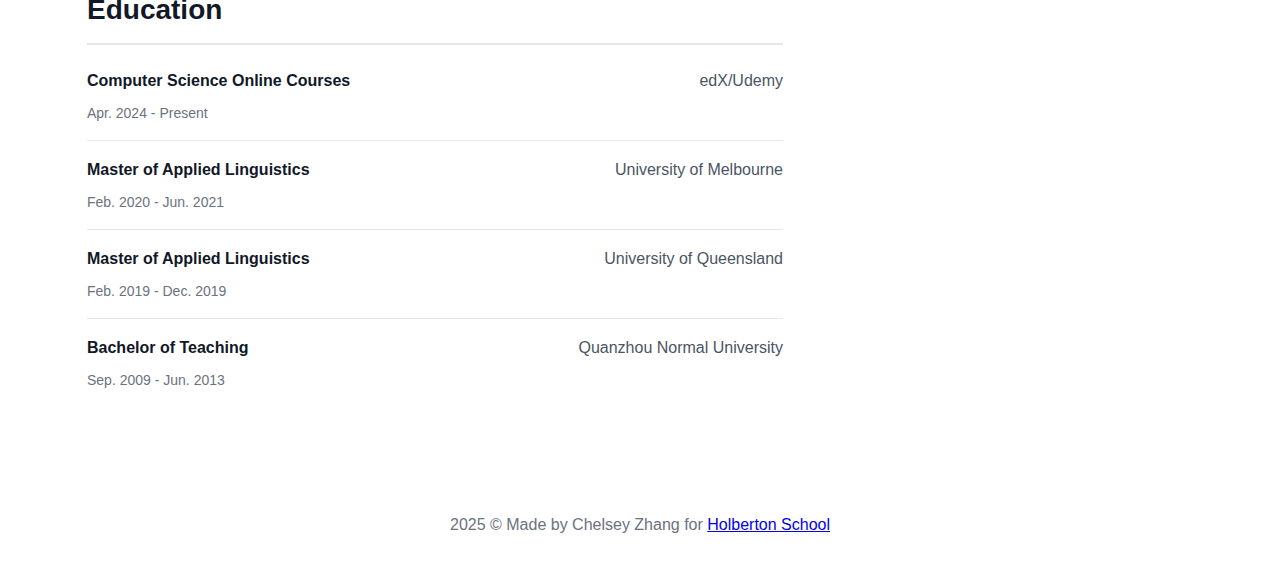
==== commit 9479e06e: "fix typo" ====
--- a/html/about.html
+++ b/html/about.html
@@ -30,15 +30,15 @@
           <li><a href="projects.html">Projects</a></li>
           <li><a href="about.html">About</a></li>
         </ul>
-        <div class="right">
-          <div class="fb-share-button" data-href=window.location.href data-layout="" data-size=""><a target="_blank"
-              href="https://www.facebook.com/sharer/sharer.php?u=http%3A%2F%2F35.181.63.107%2Findex.html&amp;src=sdkpreparse"
-              class="fb-xfbml-parse-ignore">Share</a></div>
-          <a href="https://twitter.com/share?ref_src=twsrc%5Etfw" class="twitter-share-button"
-            data-show-count="false">Tweet</a>
-          <script async src="https://platform.twitter.com/widgets.js" charset="utf-8"></script>
-        </div>
       </nav>
+      <div class="right">
+        <div class="fb-share-button" data-href=window.location.href data-layout="" data-size=""><a target="_blank"
+            href="https://www.facebook.com/sharer/sharer.php?u=http%3A%2F%2F35.181.63.107%2Findex.html&amp;src=sdkpreparse"
+            class="fb-xfbml-parse-ignore">Share</a></div>
+        <a href="https://twitter.com/share?ref_src=twsrc%5Etfw" class="twitter-share-button"
+          data-show-count="false">Tweet</a>
+        <script async src="https://platform.twitter.com/widgets.js" charset="utf-8"></script>
+      </div>
     </div>
   </header>
   <main>
--- a/html/styles.css
+++ b/html/styles.css
@@ -163,21 +163,14 @@
   padding-bottom: 10px;
 }
 
-@media screen and (max-width: 836px) {
-  .logo {
-    display: none;
-  }
-
-  .navbar {
-    padding: 12px;
-    margin-top: 16px;
-  }
-}
-
-@media screen and (max-width: 768px) {
+@media screen and (max-width: 850px) {
   .navbar {
     padding: 16px;
     margin-top: 32px;
+  }
+
+  .navbar-container > div:first-child {
+    display: none;
   }
 
   main {
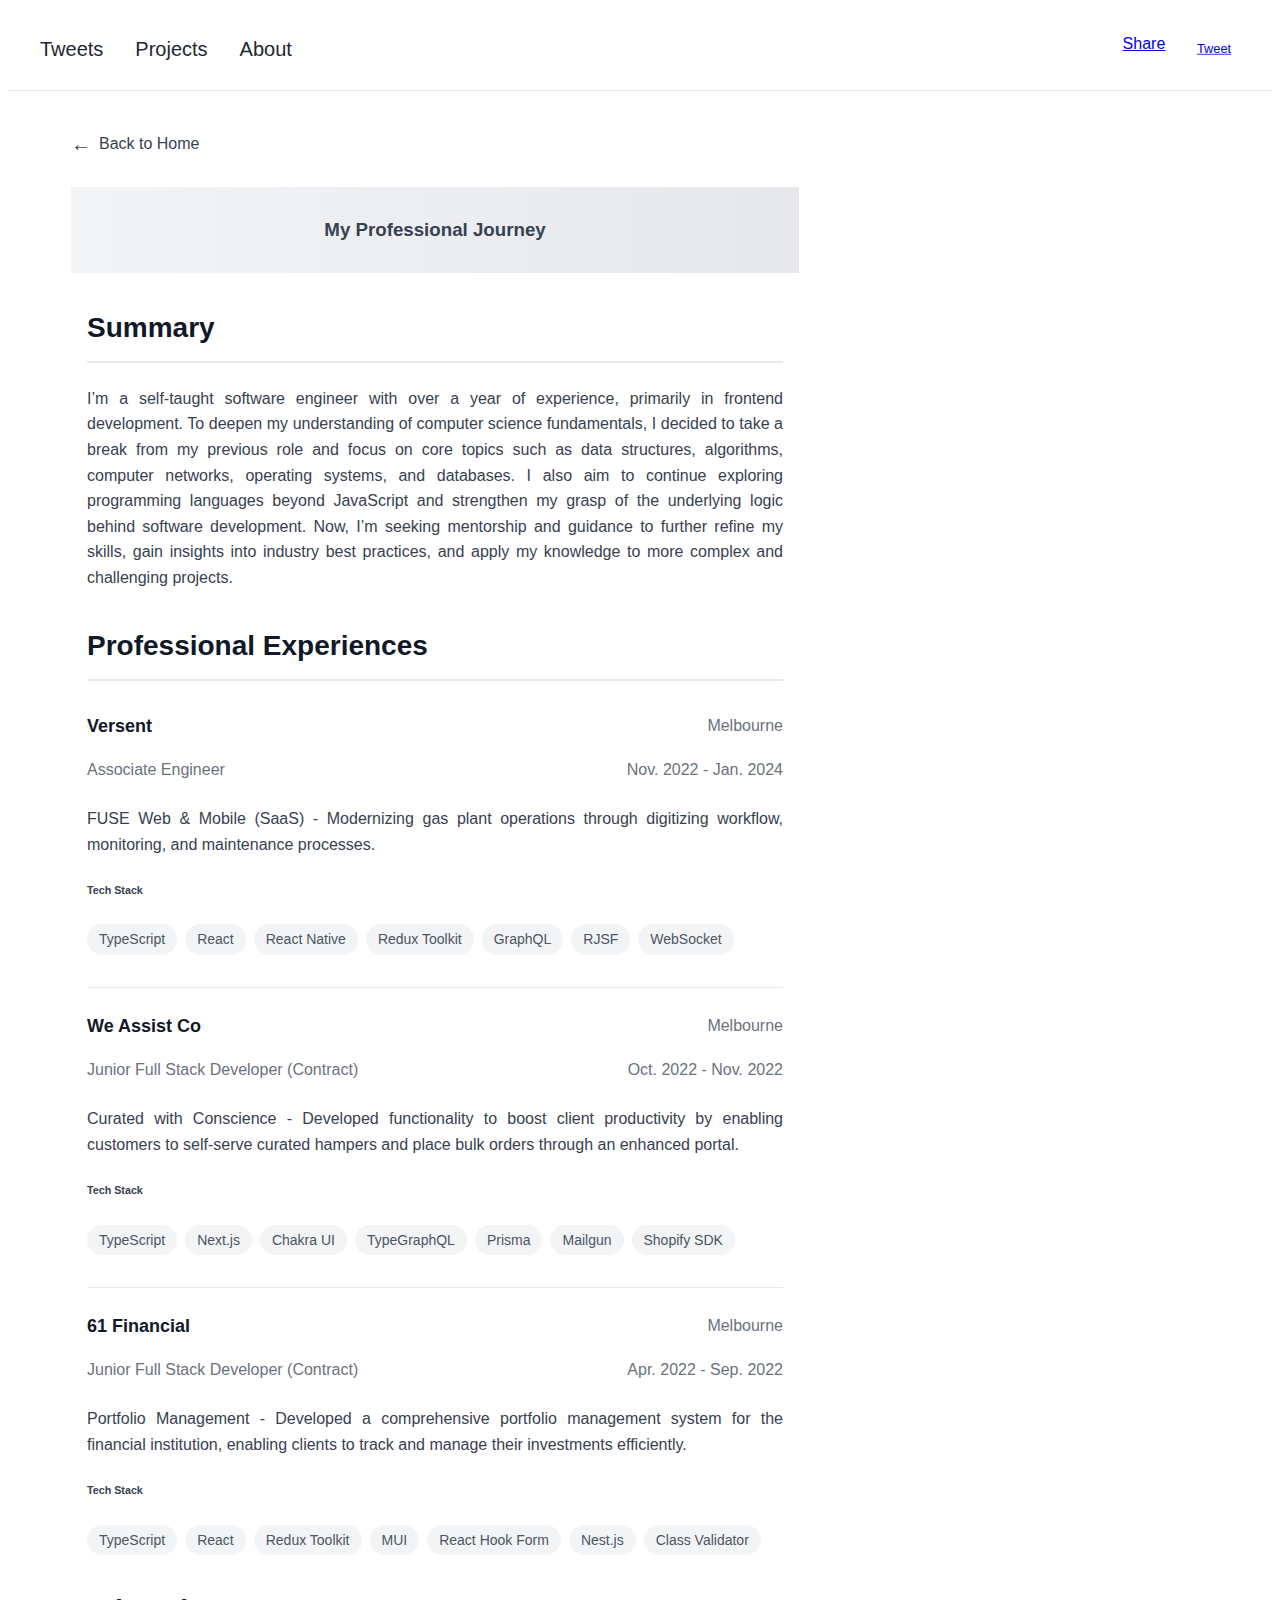
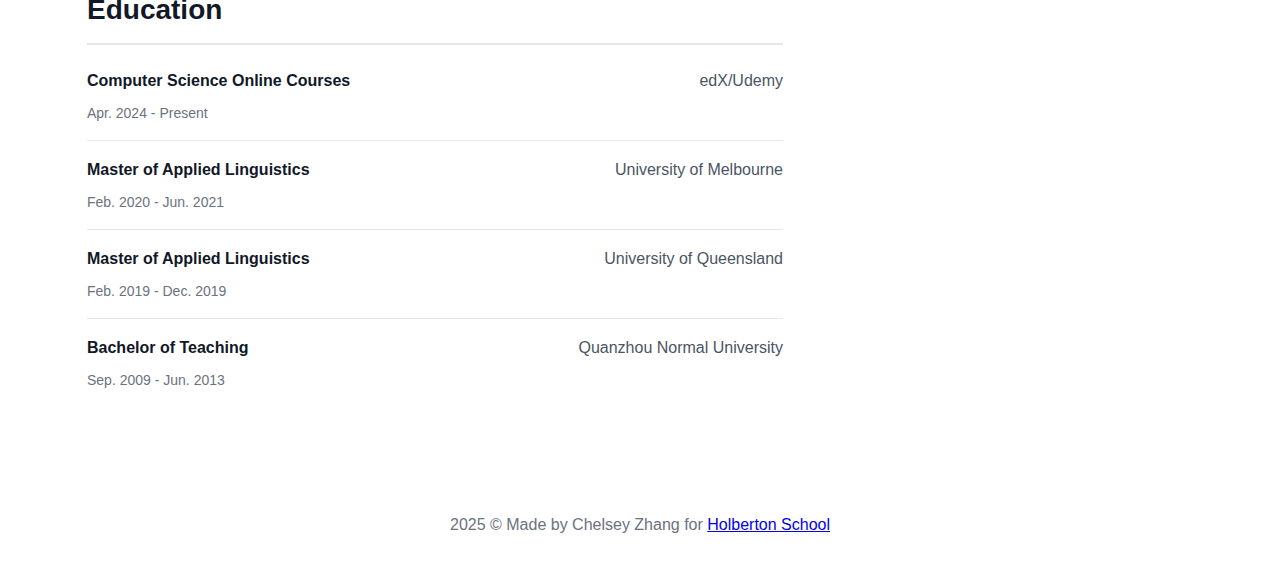
==== commit f958fa9d: "remove logo" ====
--- a/html/about.html
+++ b/html/about.html
@@ -19,11 +19,6 @@
     src="https://connect.facebook.net/en_US/sdk.js#xfbml=1&version=v22.0"></script>
   <header class="navbar">
     <div class="navbar-container">
-      <div>
-        <a href="https://apply.holbertonschool.com" target="_blank">
-          <img src="https://apply.holbertonschool.com/holberton-logo.png" alt="Holberton School Logo" width="200">
-        </a>
-      </div>
       <nav>
         <ul>
           <li><a href="tweets.html">Tweets</a></li>
--- a/html/styles.css
+++ b/html/styles.css
@@ -114,9 +114,8 @@
 }
 
 .twitter-tweet {
-  margin-left: 60px;
+  margin-left: 60px auto !important;
   max-width: 100% !important;
-  margin: var(--spacing-md) auto !important;
 }
 
 .footer {
@@ -161,16 +160,13 @@
 
 .fb-share-button {
   padding-bottom: 10px;
-}
-
-@media screen and (max-width: 850px) {
+  margin-right: 16px;
+}
+
+@media screen and (max-width: 768px) {
   .navbar {
     padding: 16px;
     margin-top: 32px;
-  }
-
-  .navbar-container > div:first-child {
-    display: none;
   }
 
   main {
@@ -185,7 +181,7 @@
   }
 
   .twitter-tweet {
-    margin-left: 0;
+    margin-left: 16px;
     width: 100% !important;
   }
 
@@ -202,10 +198,6 @@
 }
 
 @media screen and (max-width: 480px) {
-  .logo {
-    display: none;
-  }
-
   .navbar {
     padding: 12px;
     margin-top: 32px;
@@ -220,9 +212,3 @@
     text-align: center;
   }
 }
-
-.twitter-tweet {
-  margin-left: 60px;
-  max-width: 100% !important;
-  margin: 16px auto !important;
-}
